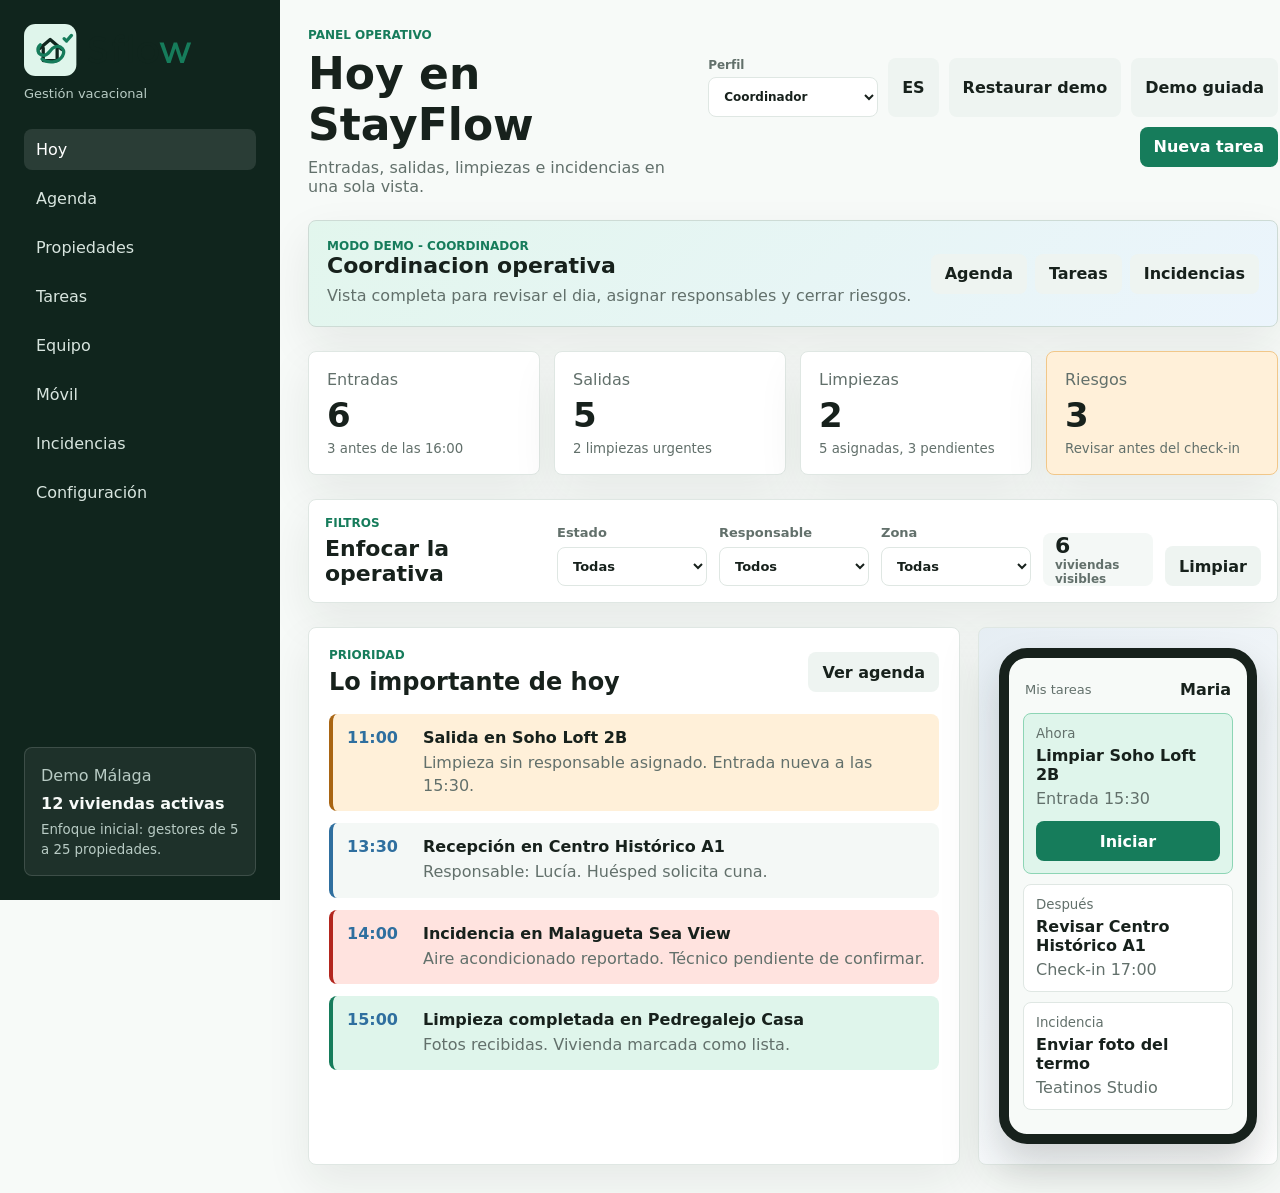
==== index.html @ de71b4a5 "Initial commit - StayFlow - Gestion vacacional" ====
<!doctype html>
<html lang="es">
  <head>
    <meta charset="UTF-8" />
    <meta name="viewport" content="width=device-width, initial-scale=1.0" />
    <title>StayFlow | Operativa diaria</title>
    <link rel="icon" type="image/svg+xml" href="assets/stayflow-mark.svg" />
    <link rel="icon" type="image/png" sizes="512x512" href="assets/favicon.png" />
    <link rel="apple-touch-icon" href="assets/favicon.png" />
    <link rel="stylesheet" href="styles.css" />
  </head>
  <body>
    <div class="app-shell">
      <aside class="sidebar" aria-label="Navegacion principal">
        <div class="brand">
          <img class="brand-logo" src="assets/stayflow-logo.svg" alt="StayFlow" />
          <span>Gestión vacacional</span>
        </div>

        <nav class="nav-list">
          <a class="nav-item active" href="#dashboard">Hoy</a>
          <a class="nav-item" href="#agenda">Agenda</a>
          <a class="nav-item" href="#propiedades">Propiedades</a>
          <a class="nav-item" href="#tareas">Tareas</a>
          <a class="nav-item" href="#equipo">Equipo</a>
          <a class="nav-item" href="#movil">Móvil</a>
          <a class="nav-item" href="#incidencias">Incidencias</a>
          <a class="nav-item" href="#configuracion">Configuración</a>
        </nav>

        <div class="sidebar-note">
          <span>Demo Málaga</span>
          <strong>12 viviendas activas</strong>
          <small>Enfoque inicial: gestores de 5 a 25 propiedades.</small>
        </div>
      </aside>

      <main class="main">
        <header class="topbar">
          <div>
            <p class="eyebrow">Panel operativo</p>
            <h1 id="pageTitle">Hoy en StayFlow</h1>
            <p class="subcopy" id="pageSubcopy">Entradas, salidas, limpiezas e incidencias en una sola vista.</p>
          </div>
          <div class="topbar-actions">
            <label class="profile-select">
              Perfil
              <select id="activeProfileSelect" aria-label="Perfil activo de demo"></select>
            </label>
            <button class="icon-button" type="button" id="languageButton" aria-label="Cambiar idioma" title="Cambiar idioma">ES</button>
            <button class="ghost-button" type="button" id="resetDemo">Restaurar demo</button>
            <button class="ghost-button" type="button" id="startGuidedDemo">Demo guiada</button>
            <button class="primary-button" type="button" id="openTaskModal">Nueva tarea</button>
          </div>
        </header>

        <section class="profile-demo view-section" data-view="dashboard" aria-label="Perfil activo">
          <div>
            <p class="eyebrow" id="profileModeLabel">Modo demo</p>
            <h2 id="profileModeTitle">Coordinacion operativa</h2>
            <p id="profileModeCopy">Vista completa para revisar el dia, asignar responsables y cerrar riesgos.</p>
          </div>
          <div class="profile-actions" id="profileQuickActions"></div>
        </section>

        <section class="summary-grid view-section" data-view="dashboard" aria-label="Resumen del dia">
          <article class="metric-card">
            <span>Entradas</span>
            <strong>6</strong>
            <small>3 antes de las 16:00</small>
          </article>
          <article class="metric-card">
            <span>Salidas</span>
            <strong>5</strong>
            <small>2 limpiezas urgentes</small>
          </article>
          <article class="metric-card">
            <span>Limpiezas</span>
            <strong>8</strong>
            <small>5 asignadas, 3 pendientes</small>
          </article>
          <article class="metric-card warning">
            <span>Riesgos</span>
            <strong>3</strong>
            <small>Revisar antes del check-in</small>
          </article>
        </section>

        <section class="global-filters view-section" data-view="dashboard" aria-label="Filtros globales">
          <div>
            <p class="eyebrow">Filtros</p>
            <h2>Enfocar la operativa</h2>
          </div>
          <label>
            Estado
            <select id="globalStatusFilter">
              <option value="Todas">Todas</option>
            </select>
          </label>
          <label>
            Responsable
            <select id="globalOwnerFilter">
              <option value="Todos">Todos</option>
            </select>
          </label>
          <label>
            Zona
            <select id="globalZoneFilter">
              <option value="Todas">Todas</option>
            </select>
          </label>
          <div class="filter-result">
            <strong id="filterResultCount">0</strong>
            <span>viviendas visibles</span>
          </div>
          <button class="ghost-button" type="button" id="clearFilters">Limpiar</button>
        </section>

        <section class="work-area view-section" data-view="dashboard">
          <div class="panel today-panel" id="dashboard">
            <div class="panel-header">
              <div>
                <p class="eyebrow">Prioridad</p>
                <h2>Lo importante de hoy</h2>
              </div>
              <a class="ghost-button link-button" href="#agenda">Ver agenda</a>
            </div>

            <div class="timeline">
              <div class="timeline-item urgent">
                <time>11:00</time>
                <div>
                  <strong>Salida en Soho Loft 2B</strong>
                  <span>Limpieza sin responsable asignado. Entrada nueva a las 15:30.</span>
                </div>
              </div>
              <div class="timeline-item">
                <time>13:30</time>
                <div>
                  <strong>Recepción en Centro Histórico A1</strong>
                  <span>Responsable: Lucía. Huésped solicita cuna.</span>
                </div>
              </div>
              <div class="timeline-item issue">
                <time>14:00</time>
                <div>
                  <strong>Incidencia en Malagueta Sea View</strong>
                  <span>Aire acondicionado reportado. Técnico pendiente de confirmar.</span>
                </div>
              </div>
              <div class="timeline-item done">
                <time>15:00</time>
                <div>
                  <strong>Limpieza completada en Pedregalejo Casa</strong>
                  <span>Fotos recibidas. Vivienda marcada como lista.</span>
                </div>
              </div>
            </div>
          </div>

          <div class="panel mobile-preview" id="vista-movil">
            <div class="phone-frame">
              <div class="phone-header">
                <span>Mis tareas</span>
                <strong>Maria</strong>
              </div>
              <div class="mobile-task active">
                <small>Ahora</small>
                <strong>Limpiar Soho Loft 2B</strong>
                <span>Entrada 15:30</span>
                <button type="button" id="mobileStartTask">Iniciar</button>
              </div>
              <div class="mobile-task">
                <small>Después</small>
                <strong>Revisar Centro Histórico A1</strong>
                <span>Check-in 17:00</span>
              </div>
              <div class="mobile-task">
                <small>Incidencia</small>
                <strong>Enviar foto del termo</strong>
                <span>Teatinos Studio</span>
              </div>
            </div>
          </div>
        </section>

        <section class="agenda-section view-section" id="agenda" data-view="agenda" hidden>
          <div class="section-title">
            <div>
              <p class="eyebrow">Agenda</p>
              <h2>El día ordenado por horas</h2>
            </div>
            <div class="agenda-summary" id="agendaSummary"></div>
          </div>
          <div class="agenda-list" id="agendaList"></div>
        </section>

        <section class="property-section view-section" id="propiedades" data-view="propiedades" hidden>
          <div class="section-title">
            <div>
              <p class="eyebrow">Propiedades</p>
              <h2>Estado real de cada vivienda</h2>
            </div>
            <div class="filters" role="list" aria-label="Filtros de estado">
              <button class="filter active" type="button" data-filter="Todas">Todas</button>
              <button class="filter" type="button" data-filter="Por Entrar">Por entrar</button>
              <button class="filter" type="button" data-filter="En Limpieza">En limpieza</button>
              <button class="filter" type="button" data-filter="Incidencia">Incidencia</button>
            </div>
          </div>

          <div class="owner-report" id="ownerReport" hidden></div>

          <div class="property-layout">
            <div class="property-grid" id="propertyGrid"></div>
            <aside class="property-detail" id="propertyDetail" aria-label="Detalle de propiedad"></aside>
          </div>
        </section>

        <section class="board-section view-section" id="tareas" data-view="tareas" hidden>
          <div class="section-title">
            <div>
              <p class="eyebrow">Tareas</p>
              <h2>Tablero operativo</h2>
            </div>
          </div>
          <div class="task-board" id="taskBoard"></div>
        </section>

        <section class="team-section view-section" id="equipo" data-view="equipo" hidden>
          <div class="section-title">
            <div>
              <p class="eyebrow">Equipo</p>
              <h2>Responsables del día</h2>
            </div>
            <div class="team-tabs" id="teamTabs" aria-label="Responsables"></div>
          </div>
          <div class="team-layout">
            <div class="team-grid" id="teamGrid"></div>
            <aside class="member-panel" id="memberPanel" aria-label="Tareas del responsable"></aside>
          </div>
        </section>

        <section class="mobile-work-section view-section" id="movil" data-view="movil" hidden>
          <div class="section-title">
            <div>
              <p class="eyebrow">Móvil</p>
              <h2>Mis tareas en campo</h2>
            </div>
            <div class="team-tabs" id="mobileWorkerTabs" aria-label="Responsables móvil"></div>
          </div>
          <div class="mobile-work-layout">
            <div class="mobile-device">
              <div class="mobile-device-header">
                <span>StayFlow</span>
                <strong id="mobileWorkerName">Maria</strong>
              </div>
              <div class="mobile-work-summary" id="mobileWorkSummary"></div>
              <div class="mobile-work-list" id="mobileWorkList"></div>
            </div>
            <aside class="mobile-work-notes">
              <p class="eyebrow">Uso real</p>
              <h3>Para limpieza, recepción y mantenimiento</h3>
              <p>Esta vista está pensada para abrirse desde el teléfono: tareas claras, botones grandes, checklist y evidencias sin entrar al panel completo.</p>
            </aside>
          </div>
        </section>

        <section class="issue-section view-section" id="incidencias" data-view="incidencias" hidden>
          <div class="section-title">
            <div>
              <p class="eyebrow">Incidencias</p>
              <h2>Riesgos que no pueden perderse</h2>
            </div>
          </div>
          <div class="issue-layout">
            <div class="issue-list" id="issueList"></div>
            <aside class="issue-detail" id="issueDetail" aria-label="Detalle de incidencia"></aside>
          </div>
        </section>

        <section class="settings-section view-section" id="configuracion" data-view="configuracion" hidden>
          <div class="section-title">
            <div>
              <p class="eyebrow">Configuración</p>
              <h2>Ajustes base de StayFlow</h2>
            </div>
            <button class="primary-button" type="button" id="saveSettings">Guardar configuración</button>
          </div>

          <div class="settings-layout">
            <form class="settings-panel" id="companySettings">
              <div>
                <p class="eyebrow">Empresa</p>
                <h3>Datos operativos</h3>
              </div>
              <label>
                Nombre comercial
                <input id="companyName" type="text" />
              </label>
              <label>
                Ciudad base
                <input id="companyCity" type="text" />
              </label>
              <label>
                Email operativo
                <input id="companyEmail" type="email" />
              </label>
            </form>

            <div class="settings-panel">
              <div>
                <p class="eyebrow">Zonas</p>
                <h3>Áreas de trabajo</h3>
              </div>
              <div class="settings-list" id="zoneSettings"></div>
              <div class="settings-add">
                <input id="newZoneInput" type="text" placeholder="Nueva zona" />
                <button class="ghost-button" type="button" id="addZone">Añadir</button>
              </div>
            </div>

            <div class="settings-panel">
              <div>
                <p class="eyebrow">Equipo</p>
                <h3>Responsables</h3>
              </div>
              <div class="settings-list" id="teamSettings"></div>
              <div class="settings-add">
                <input id="newMemberInput" type="text" placeholder="Nuevo responsable" />
                <button class="ghost-button" type="button" id="addMember">Añadir</button>
              </div>
            </div>

            <div class="settings-panel">
              <div>
                <p class="eyebrow">Checklist</p>
                <h3>Limpieza base</h3>
              </div>
              <div class="settings-list" id="baseChecklistSettings"></div>
              <div class="settings-add">
                <input id="newChecklistInput" type="text" placeholder="Nuevo punto de checklist" />
                <button class="ghost-button" type="button" id="addChecklistItem">Añadir</button>
              </div>
            </div>
          </div>
        </section>
      </main>
    </div>

    <div class="toast-region" id="toastRegion" aria-live="polite" aria-label="Mensajes de confirmacion"></div>

    <aside class="guided-demo" id="guidedDemo" hidden aria-label="Demo guiada">
      <div class="guided-header">
        <div>
          <p class="eyebrow">Demo guiada</p>
          <h2 id="guidedTitle">StayFlow en modo demo</h2>
        </div>
        <button class="close-button" type="button" id="closeGuidedDemo" aria-label="Cerrar">×</button>
      </div>
      <p id="guidedText"></p>
      <div class="guided-progress">
        <span id="guidedProgressBar"></span>
      </div>
      <div class="guided-footer">
        <button class="ghost-button" type="button" id="prevGuidedStep">Anterior</button>
        <span id="guidedStepCount">1/5</span>
        <button class="primary-button" type="button" id="nextGuidedStep">Siguiente</button>
      </div>
    </aside>

    <div class="modal-backdrop" id="taskModal" hidden>
      <form class="modal" id="taskForm">
        <div class="modal-header">
          <div>
            <p class="eyebrow">Crear</p>
            <h2>Nueva tarea operativa</h2>
          </div>
          <button class="close-button" type="button" id="closeTaskModal" aria-label="Cerrar">×</button>
        </div>

        <label>
          Tipo
          <select name="type">
            <option value="Tarea">Tarea</option>
            <option value="Incidencia">Incidencia</option>
            <option value="Limpieza">Limpieza</option>
            <option value="Recepción">Recepción</option>
          </select>
        </label>

        <label>
          Título
          <input name="title" type="text" value="Revisar vivienda antes del check-in" required />
        </label>

        <label>
          Vivienda
          <select name="property" id="taskPropertySelect"></select>
        </label>

        <div class="form-grid">
          <label>
            Responsable
            <select name="owner">
              <option>Maria</option>
              <option>Lucía</option>
              <option>Nora</option>
              <option>Rafa</option>
              <option>Sin asignar</option>
            </select>
          </label>
          <label>
            Prioridad
            <select name="priority">
              <option value="media">Media</option>
              <option value="alta">Alta</option>
              <option value="baja">Baja</option>
            </select>
          </label>
        </div>

        <label>
          Nota
          <textarea name="note" rows="3">Comprobar estado, hacer fotos y marcar como lista si está todo correcto.</textarea>
        </label>

        <div class="modal-actions">
          <button class="ghost-button" type="button" id="cancelTaskModal">Cancelar</button>
          <button class="primary-button" type="submit">Guardar</button>
        </div>
      </form>
    </div>

    <script src="app.js"></script>
  </body>
</html>
---- styles.css ----
:root {
  --ink: #17211c;
  --muted: #62706b;
  --line: #dfe7e3;
  --paper: #f7faf8;
  --panel: #ffffff;
  --green: #167c5b;
  --mint: #dff5eb;
  --blue: #2f6f9f;
  --blue-soft: #e3f0fb;
  --amber: #a96513;
  --amber-soft: #fff0d9;
  --red: #b3261e;
  --red-soft: #ffe3df;
  --shadow: 0 18px 45px rgba(23, 33, 28, 0.08);
}

* {
  box-sizing: border-box;
}

body {
  margin: 0;
  font-family: Inter, ui-sans-serif, system-ui, -apple-system, BlinkMacSystemFont, "Segoe UI", sans-serif;
  background: var(--paper);
  color: var(--ink);
}

button,
a {
  font: inherit;
}

button {
  cursor: pointer;
}

.view-section[hidden] {
  display: none;
}

input,
select,
textarea {
  width: 100%;
  border: 1px solid var(--line);
  border-radius: 8px;
  padding: 10px 11px;
  background: #ffffff;
  color: var(--ink);
  font: inherit;
}

label {
  display: grid;
  gap: 7px;
  color: var(--muted);
  font-size: 13px;
  font-weight: 800;
}

.app-shell {
  min-height: 100vh;
  display: grid;
  grid-template-columns: 280px minmax(0, 1fr);
}

.sidebar {
  position: sticky;
  top: 0;
  height: 100vh;
  padding: 24px;
  background: #10251d;
  color: #f7faf8;
  display: flex;
  flex-direction: column;
  gap: 28px;
}

.brand {
  display: grid;
  gap: 8px;
}

.brand-logo {
  width: 180px;
  height: auto;
  display: block;
  object-fit: contain;
  object-position: left center;
}

.brand span {
  display: block;
}

.brand span {
  color: #b8cbc4;
  font-size: 13px;
  margin-top: 2px;
}

.nav-list {
  display: grid;
  gap: 8px;
}

.nav-item {
  color: #d8e5df;
  text-decoration: none;
  padding: 11px 12px;
  border-radius: 8px;
}

.nav-item.active,
.nav-item:hover {
  background: rgba(255, 255, 255, 0.11);
  color: #ffffff;
}

.sidebar-note {
  margin-top: auto;
  display: grid;
  gap: 7px;
  padding: 16px;
  border: 1px solid rgba(255, 255, 255, 0.14);
  border-radius: 8px;
  background: rgba(255, 255, 255, 0.06);
}

.sidebar-note span,
.sidebar-note small {
  color: #b8cbc4;
  line-height: 1.45;
}

.main {
  padding: 28px;
  display: grid;
  gap: 24px;
}

.topbar,
.section-title,
.panel-header {
  display: flex;
  align-items: center;
  justify-content: space-between;
  gap: 16px;
}

.topbar h1,
.section-title h2,
.panel-header h2 {
  margin: 0;
  letter-spacing: 0;
}

.topbar h1 {
  font-size: clamp(30px, 4vw, 44px);
}

.section-title h2,
.panel-header h2 {
  font-size: 24px;
}

.eyebrow {
  margin: 0 0 6px;
  color: var(--green);
  font-weight: 800;
  font-size: 12px;
  text-transform: uppercase;
}

.subcopy {
  color: var(--muted);
  margin: 8px 0 0;
}

.topbar-actions,
.filters {
  display: flex;
  gap: 10px;
  flex-wrap: wrap;
  justify-content: flex-end;
}

.profile-select {
  min-width: 150px;
  display: grid;
  gap: 5px;
  align-self: stretch;
  color: var(--muted);
  font-size: 12px;
  font-weight: 900;
}

.profile-select select {
  min-height: 40px;
  padding: 0 34px 0 11px;
  font-weight: 900;
}

.primary-button,
.ghost-button,
.icon-button,
.filter,
.mobile-task button {
  border: 0;
  border-radius: 8px;
  min-height: 40px;
  padding: 0 14px;
}

.primary-button {
  background: var(--green);
  color: #ffffff;
  font-weight: 800;
}

.ghost-button,
.filter,
.icon-button {
  background: #eef4f1;
  color: var(--ink);
  font-weight: 700;
}

.link-button {
  display: inline-flex;
  align-items: center;
  justify-content: center;
  text-decoration: none;
}

.filter.active {
  background: var(--ink);
  color: #ffffff;
}

.profile-demo {
  display: flex;
  align-items: center;
  justify-content: space-between;
  gap: 18px;
  padding: 18px;
  border: 1px solid #cddbd5;
  border-radius: 8px;
  background:
    linear-gradient(135deg, rgba(223, 245, 235, 0.9), rgba(227, 240, 251, 0.7)),
    #ffffff;
  box-shadow: var(--shadow);
}

.profile-demo h2,
.profile-demo p {
  margin: 0;
}

.profile-demo h2 {
  font-size: 22px;
}

.profile-demo p:not(.eyebrow) {
  margin-top: 6px;
  color: var(--muted);
  line-height: 1.5;
}

.profile-actions {
  display: flex;
  flex-wrap: wrap;
  gap: 8px;
  justify-content: flex-end;
}

.summary-grid {
  display: grid;
  grid-template-columns: repeat(4, minmax(0, 1fr));
  gap: 14px;
}

.global-filters {
  display: grid;
  grid-template-columns: minmax(220px, 1.2fr) repeat(3, minmax(150px, 0.8fr)) minmax(110px, 0.5fr) auto;
  gap: 12px;
  align-items: end;
  padding: 16px;
  border: 1px solid var(--line);
  border-radius: 8px;
  background: #ffffff;
  box-shadow: var(--shadow);
}

.global-filters h2 {
  margin: 0;
  font-size: 22px;
}

.filter-result {
  min-height: 42px;
  display: grid;
  align-content: center;
  justify-items: start;
  padding: 0 12px;
  border-radius: 8px;
  background: #f4f8f6;
}

.filter-result strong,
.filter-result span {
  display: block;
}

.filter-result strong {
  font-size: 22px;
}

.filter-result span {
  color: var(--muted);
  font-size: 12px;
  font-weight: 800;
}

.metric-card,
.panel,
.property-card,
.task-column {
  background: var(--panel);
  border: 1px solid var(--line);
  border-radius: 8px;
  box-shadow: var(--shadow);
}

.metric-card {
  padding: 18px;
  display: grid;
  gap: 6px;
}

.metric-card span,
.metric-card small {
  color: var(--muted);
}

.metric-card strong {
  font-size: 34px;
}

.metric-card.warning {
  background: var(--amber-soft);
  border-color: #f1c789;
}

.work-area {
  display: grid;
  grid-template-columns: minmax(0, 1.55fr) minmax(300px, 0.65fr);
  gap: 18px;
}

.panel {
  padding: 20px;
}

.timeline {
  display: grid;
  gap: 12px;
  margin-top: 18px;
}

.timeline-item {
  display: grid;
  grid-template-columns: 64px minmax(0, 1fr);
  gap: 12px;
  padding: 14px;
  border-radius: 8px;
  background: #f4f8f6;
  border-left: 4px solid var(--blue);
}

.timeline-item time {
  font-weight: 900;
  color: var(--blue);
}

.timeline-item strong,
.timeline-item span {
  display: block;
}

.timeline-item span {
  margin-top: 4px;
  color: var(--muted);
  line-height: 1.45;
}

.timeline-item.urgent {
  border-left-color: var(--amber);
  background: var(--amber-soft);
}

.timeline-item.issue {
  border-left-color: var(--red);
  background: var(--red-soft);
}

.timeline-item.done {
  border-left-color: var(--green);
  background: var(--mint);
}

.mobile-preview {
  display: grid;
  place-items: center;
  background:
    linear-gradient(135deg, rgba(47, 111, 159, 0.12), transparent),
    #ffffff;
}

.phone-frame {
  width: min(100%, 300px);
  border-radius: 28px;
  border: 10px solid #17211c;
  background: #f7faf8;
  padding: 14px;
  box-shadow: 0 20px 38px rgba(23, 33, 28, 0.18);
}

.phone-header {
  display: flex;
  justify-content: space-between;
  align-items: center;
  padding: 8px 2px 14px;
}

.phone-header span {
  color: var(--muted);
  font-size: 13px;
}

.mobile-task {
  background: #ffffff;
  border: 1px solid var(--line);
  border-radius: 8px;
  padding: 12px;
  margin-bottom: 10px;
  display: grid;
  gap: 5px;
}

.mobile-task small,
.mobile-task span {
  color: var(--muted);
}

.mobile-task.active {
  border-color: #8dd5b5;
  background: var(--mint);
}

.mobile-task button {
  margin-top: 8px;
  background: var(--green);
  color: #ffffff;
  font-weight: 800;
}

.property-section,
.board-section,
.issue-section,
.agenda-section,
.team-section,
.mobile-work-section,
.settings-section {
  display: grid;
  gap: 16px;
}

.settings-layout {
  display: grid;
  grid-template-columns: repeat(2, minmax(0, 1fr));
  gap: 14px;
}

.settings-panel {
  display: grid;
  align-content: start;
  gap: 14px;
  padding: 18px;
  border-radius: 8px;
  border: 1px solid var(--line);
  background: #ffffff;
  box-shadow: var(--shadow);
}

.settings-panel h3 {
  margin: 0;
  font-size: 20px;
}

.settings-list {
  display: grid;
  gap: 8px;
}

.settings-row {
  display: flex;
  align-items: center;
  justify-content: space-between;
  gap: 10px;
  padding: 10px;
  border-radius: 8px;
  background: #f4f8f6;
}

.settings-row strong,
.settings-row span {
  display: block;
}

.settings-row span {
  color: var(--muted);
  font-size: 13px;
  margin-top: 2px;
}

.settings-row button {
  border: 0;
  border-radius: 8px;
  min-height: 32px;
  padding: 0 9px;
  background: #ffffff;
  color: var(--ink);
  font-size: 12px;
  font-weight: 900;
  box-shadow: inset 0 0 0 1px var(--line);
}

.settings-add {
  display: grid;
  grid-template-columns: minmax(0, 1fr) auto;
  gap: 8px;
}

.team-tabs {
  display: flex;
  flex-wrap: wrap;
  gap: 8px;
  justify-content: flex-end;
}

.team-tab {
  border: 0;
  border-radius: 8px;
  min-height: 36px;
  padding: 0 11px;
  background: #eef4f1;
  color: var(--ink);
  font-size: 13px;
  font-weight: 900;
}

.team-tab.active {
  background: var(--ink);
  color: #ffffff;
}

.team-layout {
  display: grid;
  grid-template-columns: minmax(0, 1fr) 360px;
  gap: 14px;
  align-items: start;
}

.team-grid {
  display: grid;
  grid-template-columns: repeat(2, minmax(0, 1fr));
  gap: 14px;
}

.member-card,
.member-panel {
  border: 1px solid var(--line);
  border-radius: 8px;
  background: #ffffff;
  box-shadow: var(--shadow);
}

.member-card {
  display: grid;
  gap: 12px;
  padding: 15px;
  text-align: left;
  cursor: pointer;
}

.member-card.selected {
  border-color: #7cc6a7;
  box-shadow: 0 0 0 3px rgba(22, 124, 91, 0.16), var(--shadow);
}

.member-head {
  display: flex;
  align-items: center;
  gap: 12px;
}

.avatar {
  width: 44px;
  height: 44px;
  display: grid;
  place-items: center;
  border-radius: 8px;
  background: var(--avatar-bg);
  color: var(--avatar-color);
  font-weight: 950;
}

.member-head strong,
.member-head span {
  display: block;
}

.member-head span,
.member-meta,
.member-focus,
.member-panel small {
  color: var(--muted);
  line-height: 1.4;
}

.member-stats {
  display: grid;
  grid-template-columns: repeat(3, 1fr);
  gap: 8px;
}

.member-stat {
  border-radius: 8px;
  padding: 10px;
  background: #f4f8f6;
}

.member-stat strong,
.member-stat span {
  display: block;
}

.member-stat strong {
  font-size: 22px;
}

.member-stat span {
  color: var(--muted);
  font-size: 12px;
  font-weight: 800;
}

.member-panel {
  position: sticky;
  top: 24px;
  display: grid;
  gap: 12px;
  padding: 16px;
}

.member-panel h3 {
  margin: 0;
  font-size: 22px;
}

.member-task-list {
  display: grid;
  gap: 9px;
}

.member-task {
  display: grid;
  gap: 7px;
  padding: 12px;
  border: 1px solid var(--line);
  border-radius: 8px;
  background: #f4f8f6;
}

.member-task strong,
.member-task span,
.member-task small {
  display: block;
}

.member-task span,
.member-task small {
  color: var(--muted);
  line-height: 1.35;
}

.member-task-actions {
  display: flex;
  gap: 8px;
  flex-wrap: wrap;
}

.member-task-actions button {
  border: 0;
  border-radius: 8px;
  min-height: 32px;
  padding: 0 9px;
  background: #ffffff;
  color: var(--ink);
  font-size: 12px;
  font-weight: 900;
  box-shadow: inset 0 0 0 1px var(--line);
}

.member-task-actions button:first-child {
  background: var(--green);
  color: #ffffff;
  box-shadow: none;
}

.mobile-work-layout {
  display: grid;
  grid-template-columns: minmax(320px, 420px) minmax(0, 1fr);
  gap: 18px;
  align-items: start;
}

.mobile-device {
  display: grid;
  gap: 14px;
  padding: 16px;
  border: 12px solid #17211c;
  border-radius: 32px;
  background: #f7faf8;
  box-shadow: 0 24px 60px rgba(23, 33, 28, 0.18);
}

.mobile-device-header {
  display: flex;
  align-items: center;
  justify-content: space-between;
  gap: 12px;
  padding: 4px 4px 10px;
}

.mobile-device-header span {
  color: var(--muted);
  font-weight: 900;
}

.mobile-work-summary {
  display: grid;
  grid-template-columns: repeat(3, 1fr);
  gap: 8px;
}

.mobile-work-summary div {
  border-radius: 8px;
  padding: 10px;
  background: #ffffff;
  border: 1px solid var(--line);
}

.mobile-work-summary strong,
.mobile-work-summary span {
  display: block;
}

.mobile-work-summary strong {
  font-size: 22px;
}

.mobile-work-summary span {
  color: var(--muted);
  font-size: 12px;
  font-weight: 900;
}

.mobile-work-list {
  display: grid;
  gap: 12px;
}

.mobile-work-card {
  display: grid;
  gap: 10px;
  padding: 14px;
  border-radius: 8px;
  background: #ffffff;
  border: 1px solid var(--line);
  box-shadow: var(--shadow);
}

.mobile-work-card strong,
.mobile-work-card span,
.mobile-work-card small {
  display: block;
}

.mobile-work-card span,
.mobile-work-card small {
  color: var(--muted);
  line-height: 1.35;
}

.mobile-work-actions {
  display: grid;
  grid-template-columns: 1fr 1fr;
  gap: 8px;
}

.mobile-work-actions button {
  border: 0;
  border-radius: 8px;
  min-height: 42px;
  padding: 0 10px;
  background: #eef4f1;
  color: var(--ink);
  font-weight: 950;
}

.mobile-work-actions button:first-child {
  background: var(--green);
  color: #ffffff;
}

.mobile-work-notes {
  display: grid;
  gap: 10px;
  padding: 18px;
  border-radius: 8px;
  background: #ffffff;
  border: 1px solid var(--line);
  box-shadow: var(--shadow);
}

.mobile-work-notes h3,
.mobile-work-notes p {
  margin: 0;
}

.mobile-work-notes p {
  color: var(--muted);
  line-height: 1.55;
}

.agenda-summary {
  display: flex;
  gap: 8px;
  flex-wrap: wrap;
  justify-content: flex-end;
}

.agenda-summary span {
  min-height: 34px;
  display: inline-flex;
  align-items: center;
  border-radius: 999px;
  padding: 0 11px;
  background: #eef4f1;
  color: var(--muted);
  font-size: 13px;
  font-weight: 900;
}

.agenda-list {
  display: grid;
  gap: 12px;
}

.agenda-event {
  display: grid;
  grid-template-columns: 72px 120px minmax(0, 1fr) auto;
  align-items: center;
  gap: 14px;
  padding: 14px;
  border-radius: 8px;
  border: 1px solid var(--line);
  border-left: 4px solid var(--blue);
  background: #ffffff;
  box-shadow: var(--shadow);
}

.agenda-event[data-kind="Salida"] {
  border-left-color: #4f55a6;
}

.agenda-event[data-kind="Limpieza"] {
  border-left-color: var(--blue);
}

.agenda-event[data-kind="Entrada"] {
  border-left-color: var(--green);
}

.agenda-event[data-kind="Riesgo"] {
  border-left-color: var(--red);
  background: var(--red-soft);
}

.agenda-time {
  color: var(--ink);
  font-weight: 950;
}

.agenda-kind {
  width: fit-content;
  border-radius: 999px;
  padding: 6px 9px;
  background: #eef4f1;
  color: var(--muted);
  font-size: 12px;
  font-weight: 950;
}

.agenda-copy {
  display: grid;
  gap: 3px;
}

.agenda-copy strong,
.agenda-copy span {
  display: block;
}

.agenda-copy span {
  color: var(--muted);
  line-height: 1.4;
}

.agenda-actions {
  display: flex;
  gap: 8px;
  flex-wrap: wrap;
  justify-content: flex-end;
}

.agenda-actions button {
  border: 0;
  border-radius: 8px;
  min-height: 34px;
  padding: 0 10px;
  background: #eef4f1;
  color: var(--ink);
  font-size: 13px;
  font-weight: 900;
  white-space: nowrap;
}

.property-layout {
  display: grid;
  grid-template-columns: minmax(0, 1fr) 340px;
  gap: 14px;
  align-items: start;
}

.owner-report {
  display: grid;
  gap: 14px;
  padding: 18px;
  border: 1px solid #cddbd5;
  border-radius: 8px;
  background: #ffffff;
  box-shadow: var(--shadow);
}

.owner-report[hidden] {
  display: none;
}

.owner-report-head,
.owner-report-title {
  display: flex;
  align-items: center;
  justify-content: space-between;
  gap: 14px;
}

.owner-report-head h3,
.owner-report-head p,
.owner-report-title h4 {
  margin: 0;
}

.owner-report-head p {
  margin-top: 5px;
  color: var(--muted);
  line-height: 1.5;
}

.owner-report-head label {
  min-width: 220px;
}

.owner-report-metrics {
  display: grid;
  grid-template-columns: repeat(4, minmax(0, 1fr));
  gap: 10px;
}

.owner-report-metrics article {
  display: grid;
  gap: 4px;
  padding: 14px;
  border-radius: 8px;
  background: #f4f8f6;
  border: 1px solid var(--line);
}

.owner-report-metrics article.warning {
  background: var(--amber-soft);
  border-color: #f1c789;
}

.owner-report-metrics span {
  color: var(--muted);
  font-size: 12px;
  font-weight: 900;
}

.owner-report-metrics strong {
  font-size: 26px;
}

.owner-report-body {
  display: grid;
  grid-template-columns: repeat(2, minmax(0, 1fr));
  gap: 14px;
}

.owner-report-body section {
  display: grid;
  align-content: start;
  gap: 10px;
  padding: 14px;
  border: 1px solid var(--line);
  border-radius: 8px;
  background: #f7faf8;
}

.owner-report-title button {
  border: 0;
  border-radius: 8px;
  min-height: 34px;
  padding: 0 10px;
  background: #ffffff;
  color: var(--ink);
  font-size: 12px;
  font-weight: 900;
  box-shadow: inset 0 0 0 1px var(--line);
}

.owner-movement-list {
  display: grid;
  gap: 8px;
}

.owner-movement-list article,
.owner-ok {
  display: grid;
  gap: 3px;
  padding: 11px;
  border-radius: 8px;
  background: #ffffff;
  border: 1px solid var(--line);
}

.owner-movement-list span,
.owner-ok {
  color: var(--muted);
  line-height: 1.4;
}

.empty-state.compact {
  min-height: 74px;
  box-shadow: none;
}

.owner-detail-grid {
  display: grid;
  grid-template-columns: repeat(2, minmax(0, 1fr));
  gap: 8px;
}

.owner-detail-grid div {
  display: grid;
  gap: 3px;
  padding: 10px;
  border-radius: 8px;
  background: #f4f8f6;
}

.owner-detail-grid span {
  color: var(--muted);
  font-size: 12px;
  font-weight: 900;
}

.owner-detail-grid strong {
  line-height: 1.35;
}

.property-grid {
  display: grid;
  grid-template-columns: repeat(2, minmax(0, 1fr));
  gap: 14px;
}

.property-card {
  overflow: hidden;
  text-align: left;
  cursor: pointer;
}

.empty-state {
  min-height: 120px;
  display: grid;
  place-items: center;
  padding: 20px;
  border: 1px dashed var(--line);
  border-radius: 8px;
  background: #ffffff;
  color: var(--muted);
  font-weight: 800;
  text-align: center;
}

.property-card.selected {
  border-color: #7cc6a7;
  box-shadow: 0 0 0 3px rgba(22, 124, 91, 0.16), var(--shadow);
}

.property-visual {
  height: 112px;
  display: flex;
  align-items: flex-end;
  padding: 12px;
  background: var(--visual-bg);
}

.property-visual span {
  padding: 6px 9px;
  border-radius: 8px;
  background: rgba(255, 255, 255, 0.88);
  font-size: 12px;
  font-weight: 900;
}

.property-body {
  padding: 15px;
  display: grid;
  gap: 12px;
}

.property-title {
  display: flex;
  justify-content: space-between;
  gap: 12px;
}

.property-title h3 {
  margin: 0;
  font-size: 18px;
}

.property-title span,
.property-meta,
.property-next {
  color: var(--muted);
  line-height: 1.45;
}

.property-actions {
  display: flex;
  gap: 8px;
  flex-wrap: wrap;
}

.mini-button {
  border: 0;
  border-radius: 8px;
  min-height: 34px;
  padding: 0 10px;
  background: #eef4f1;
  color: var(--ink);
  font-size: 13px;
  font-weight: 800;
}

.status-pill {
  width: fit-content;
  border-radius: 999px;
  padding: 6px 10px;
  font-weight: 900;
  font-size: 12px;
  background: var(--status-bg);
  color: var(--status-color);
}

.task-board {
  display: grid;
  grid-template-columns: repeat(4, minmax(0, 1fr));
  gap: 14px;
}

.task-column {
  padding: 14px;
  display: grid;
  align-content: start;
  gap: 10px;
}

.task-column h3 {
  margin: 0 0 4px;
  font-size: 15px;
  display: flex;
  align-items: center;
  justify-content: space-between;
  gap: 8px;
}

.task-column h3 span {
  display: grid;
  place-items: center;
  min-width: 26px;
  height: 26px;
  border-radius: 999px;
  background: #eef4f1;
  color: var(--muted);
  font-size: 12px;
}

.task-card {
  padding: 12px;
  border-radius: 8px;
  background: #f4f8f6;
  border: 1px solid var(--line);
  display: grid;
  gap: 7px;
}

.task-card strong {
  line-height: 1.35;
}

.task-card span,
.task-card small {
  color: var(--muted);
  line-height: 1.35;
}

.task-actions {
  display: flex;
  gap: 8px;
  flex-wrap: wrap;
  margin-top: 4px;
}

.checklist {
  display: grid;
  gap: 8px;
  padding: 10px;
  border-radius: 8px;
  background: #ffffff;
  border: 1px solid var(--line);
}

.checklist-head {
  display: flex;
  align-items: center;
  justify-content: space-between;
  gap: 8px;
  color: var(--muted);
  font-size: 12px;
  font-weight: 900;
}

.checklist-head strong {
  color: var(--ink);
}

.checklist-bar {
  height: 7px;
  overflow: hidden;
  border-radius: 999px;
  background: #eef4f1;
}

.checklist-bar span {
  display: block;
  height: 100%;
  border-radius: inherit;
  background: var(--green);
}

.checklist-items {
  display: grid;
  gap: 6px;
}

.checklist-item {
  display: flex;
  align-items: center;
  gap: 8px;
  color: var(--ink);
  font-size: 12px;
  font-weight: 800;
}

.checklist-item input {
  width: 16px;
  height: 16px;
  padding: 0;
  accent-color: var(--green);
}

.evidence-block {
  display: grid;
  gap: 9px;
  padding: 10px;
  border-radius: 8px;
  border: 1px solid var(--line);
  background: #ffffff;
}

.evidence-head {
  display: flex;
  align-items: center;
  justify-content: space-between;
  gap: 8px;
  color: var(--muted);
  font-size: 12px;
  font-weight: 900;
}

.evidence-head strong {
  color: var(--ink);
}

.evidence-gallery {
  display: flex;
  gap: 8px;
  flex-wrap: wrap;
}

.evidence-thumb,
.evidence-empty {
  min-width: 62px;
  height: 48px;
  display: grid;
  place-items: center;
  border-radius: 8px;
  background: #eef4f1;
  color: var(--muted);
  font-size: 11px;
  font-weight: 950;
  text-align: center;
}

.evidence-thumb.success {
  background: var(--mint);
  color: var(--green);
}

.evidence-thumb.warning {
  background: var(--amber-soft);
  color: var(--amber);
}

.evidence-thumb.issue {
  background: var(--red-soft);
  color: var(--red);
}

.evidence-button {
  border: 0;
  border-radius: 8px;
  min-height: 32px;
  padding: 0 9px;
  background: #eef4f1;
  color: var(--ink);
  font-size: 12px;
  font-weight: 900;
}

.task-actions button {
  border: 0;
  border-radius: 8px;
  min-height: 32px;
  padding: 0 9px;
  background: #ffffff;
  color: var(--ink);
  font-size: 12px;
  font-weight: 900;
  box-shadow: inset 0 0 0 1px var(--line);
}

.task-actions button:first-child {
  background: var(--green);
  color: #ffffff;
  box-shadow: none;
}

.property-detail {
  position: sticky;
  top: 24px;
  display: grid;
  gap: 14px;
  padding: 16px;
  border: 1px solid var(--line);
  border-radius: 8px;
  background: #ffffff;
  box-shadow: var(--shadow);
}

.property-detail h3 {
  margin: 0;
  font-size: 22px;
}

.detail-row {
  display: grid;
  grid-template-columns: 1fr 1fr;
  gap: 10px;
}

.detail-note {
  padding: 12px;
  border-radius: 8px;
  background: #f4f8f6;
  color: var(--muted);
  line-height: 1.45;
}

.detail-actions {
  display: grid;
  grid-template-columns: 1fr 1fr;
  gap: 8px;
}

.detail-actions button {
  border: 0;
  border-radius: 8px;
  min-height: 38px;
  padding: 0 10px;
  background: #eef4f1;
  color: var(--ink);
  font-weight: 800;
}

.issue-list {
  display: grid;
  gap: 12px;
}

.issue-layout {
  display: grid;
  grid-template-columns: minmax(0, 1fr) 360px;
  gap: 14px;
  align-items: start;
}

.issue-row {
  display: flex;
  align-items: center;
  justify-content: space-between;
  gap: 14px;
  padding: 15px;
  border-radius: 8px;
  border: 1px solid var(--line);
  background: #ffffff;
  box-shadow: var(--shadow);
  border-left: 4px solid var(--blue);
  cursor: pointer;
}

.issue-row.selected {
  border-color: #7cc6a7;
  box-shadow: 0 0 0 3px rgba(22, 124, 91, 0.16), var(--shadow);
}

.issue-row.high {
  border-left-color: var(--red);
}

.issue-row.medium {
  border-left-color: var(--amber);
}

.issue-row.low {
  border-left-color: var(--blue);
}

.issue-row strong,
.issue-row span,
.issue-row small {
  display: block;
}

.issue-row span,
.issue-row small {
  color: var(--muted);
  margin-top: 4px;
  line-height: 1.4;
}

.issue-row button {
  border: 0;
  border-radius: 8px;
  min-height: 38px;
  padding: 0 12px;
  background: #eef4f1;
  color: var(--ink);
  font-weight: 800;
  white-space: nowrap;
}

.issue-detail {
  position: sticky;
  top: 24px;
  display: grid;
  gap: 12px;
  padding: 16px;
  border: 1px solid var(--line);
  border-radius: 8px;
  background: #ffffff;
  box-shadow: var(--shadow);
}

.issue-detail h3 {
  margin: 0;
  font-size: 22px;
}

.issue-badges {
  display: flex;
  gap: 8px;
  flex-wrap: wrap;
}

.issue-status,
.issue-priority {
  width: fit-content;
  border-radius: 999px;
  padding: 6px 10px;
  font-size: 12px;
  font-weight: 950;
  background: #eef4f1;
  color: var(--muted);
}

.issue-priority.high {
  background: var(--red-soft);
  color: var(--red);
}

.issue-priority.medium {
  background: var(--amber-soft);
  color: var(--amber);
}

.issue-priority.low {
  background: var(--blue-soft);
  color: var(--blue);
}

.issue-actions {
  display: grid;
  grid-template-columns: 1fr 1fr;
  gap: 8px;
}

.issue-actions button {
  border: 0;
  border-radius: 8px;
  min-height: 38px;
  padding: 0 10px;
  background: #eef4f1;
  color: var(--ink);
  font-weight: 900;
}

.issue-actions button:nth-child(3) {
  background: var(--green);
  color: #ffffff;
}

.modal-backdrop {
  position: fixed;
  inset: 0;
  z-index: 20;
  display: grid;
  place-items: center;
  padding: 18px;
  background: rgba(16, 37, 29, 0.42);
}

.toast-region {
  position: fixed;
  right: 18px;
  bottom: 18px;
  z-index: 30;
  display: grid;
  gap: 10px;
  width: min(360px, calc(100vw - 32px));
}

.toast {
  display: grid;
  gap: 3px;
  padding: 13px 14px;
  border-radius: 8px;
  background: #10251d;
  color: #ffffff;
  box-shadow: 0 18px 45px rgba(16, 37, 29, 0.24);
  animation: toast-in 180ms ease-out;
}

.toast strong,
.toast span {
  display: block;
}

.toast span {
  color: #cbe2d8;
  font-size: 13px;
  line-height: 1.35;
}

.toast.success {
  background: var(--green);
}

.toast.warning {
  background: var(--amber);
}

.toast.issue {
  background: var(--red);
}

.guided-demo {
  position: fixed;
  right: 18px;
  top: 18px;
  z-index: 28;
  width: min(420px, calc(100vw - 32px));
  display: grid;
  gap: 14px;
  padding: 18px;
  border: 1px solid var(--line);
  border-radius: 8px;
  background: #ffffff;
  box-shadow: 0 28px 80px rgba(16, 37, 29, 0.24);
}

.guided-demo[hidden] {
  display: none;
}

.guided-header,
.guided-footer {
  display: flex;
  align-items: center;
  justify-content: space-between;
  gap: 12px;
}

.guided-header h2,
.guided-demo p {
  margin: 0;
}

.guided-demo p {
  color: var(--muted);
  line-height: 1.55;
}

.guided-progress {
  height: 8px;
  overflow: hidden;
  border-radius: 999px;
  background: #eef4f1;
}

.guided-progress span {
  display: block;
  height: 100%;
  border-radius: inherit;
  background: var(--green);
  transition: width 180ms ease;
}

.guided-footer span {
  color: var(--muted);
  font-weight: 900;
  white-space: nowrap;
}

@keyframes toast-in {
  from {
    opacity: 0;
    transform: translateY(10px);
  }
  to {
    opacity: 1;
    transform: translateY(0);
  }
}

.modal-backdrop[hidden] {
  display: none;
}

.modal {
  width: min(100%, 560px);
  display: grid;
  gap: 14px;
  padding: 20px;
  border-radius: 8px;
  background: #ffffff;
  box-shadow: 0 30px 80px rgba(16, 37, 29, 0.24);
}

.modal-header,
.modal-actions {
  display: flex;
  align-items: center;
  justify-content: space-between;
  gap: 12px;
}

.modal-header h2 {
  margin: 0;
}

.close-button {
  width: 38px;
  height: 38px;
  border: 0;
  border-radius: 8px;
  background: #eef4f1;
  color: var(--ink);
  font-size: 24px;
}

.form-grid {
  display: grid;
  grid-template-columns: 1fr 1fr;
  gap: 12px;
}

@media (max-width: 1080px) {
  .app-shell {
    grid-template-columns: 1fr;
  }

  .sidebar {
    position: static;
    height: auto;
    flex-direction: row;
    align-items: center;
    flex-wrap: wrap;
  }

  .nav-list {
    grid-auto-flow: column;
    overflow-x: auto;
  }

  .sidebar-note {
    display: none;
  }

  .summary-grid,
  .task-board {
    grid-template-columns: repeat(2, minmax(0, 1fr));
  }

  .global-filters {
    grid-template-columns: repeat(2, minmax(0, 1fr));
  }

  .property-layout {
    grid-template-columns: 1fr;
  }

  .owner-report-body,
  .owner-report-metrics {
    grid-template-columns: repeat(2, minmax(0, 1fr));
  }

  .team-layout {
    grid-template-columns: 1fr;
  }

  .mobile-work-layout {
    grid-template-columns: 1fr;
  }

  .settings-layout {
    grid-template-columns: 1fr;
  }

  .issue-layout {
    grid-template-columns: 1fr;
  }

  .property-grid {
    grid-template-columns: repeat(2, minmax(0, 1fr));
  }

  .property-detail,
  .member-panel,
  .issue-detail {
    position: static;
  }

  .work-area {
    grid-template-columns: 1fr;
  }
}

@media (max-width: 680px) {
  .main,
  .sidebar {
    padding: 16px;
  }

  .topbar,
  .section-title,
  .panel-header {
    align-items: flex-start;
    flex-direction: column;
  }

  .topbar-actions,
  .filters,
  .profile-demo {
    width: 100%;
    justify-content: stretch;
  }

  .topbar-actions button,
  .filters button,
  .profile-actions button {
    flex: 1;
  }

  .profile-select {
    width: 100%;
  }

  .profile-actions {
    width: 100%;
    justify-content: stretch;
  }

  .summary-grid,
  .property-grid,
  .team-grid,
  .task-board,
  .owner-report-body,
  .owner-report-metrics,
  .owner-detail-grid {
    grid-template-columns: 1fr;
  }

  .owner-report-head,
  .owner-report-title {
    align-items: stretch;
    flex-direction: column;
  }

  .owner-report-head label,
  .owner-report-title button {
    width: 100%;
  }

  .global-filters {
    grid-template-columns: 1fr;
  }

  .team-tabs {
    width: 100%;
    justify-content: stretch;
  }

  .team-tab {
    flex: 1;
  }

  .mobile-device {
    border-width: 8px;
    border-radius: 24px;
  }

  .mobile-work-actions {
    grid-template-columns: 1fr;
  }

  .settings-add {
    grid-template-columns: 1fr;
  }

  .guided-demo {
    inset: auto 16px 16px;
    top: auto;
  }

  .form-grid,
  .detail-row,
  .detail-actions {
    grid-template-columns: 1fr;
  }

  .timeline-item {
    grid-template-columns: 1fr;
  }

  .agenda-event {
    grid-template-columns: 1fr;
    align-items: stretch;
  }

  .agenda-actions {
    justify-content: stretch;
  }

  .agenda-actions button {
    flex: 1;
  }

  .issue-row {
    align-items: stretch;
    flex-direction: column;
  }

  .issue-actions {
    grid-template-columns: 1fr;
  }

  .nav-list {
    width: 100%;
  }
}
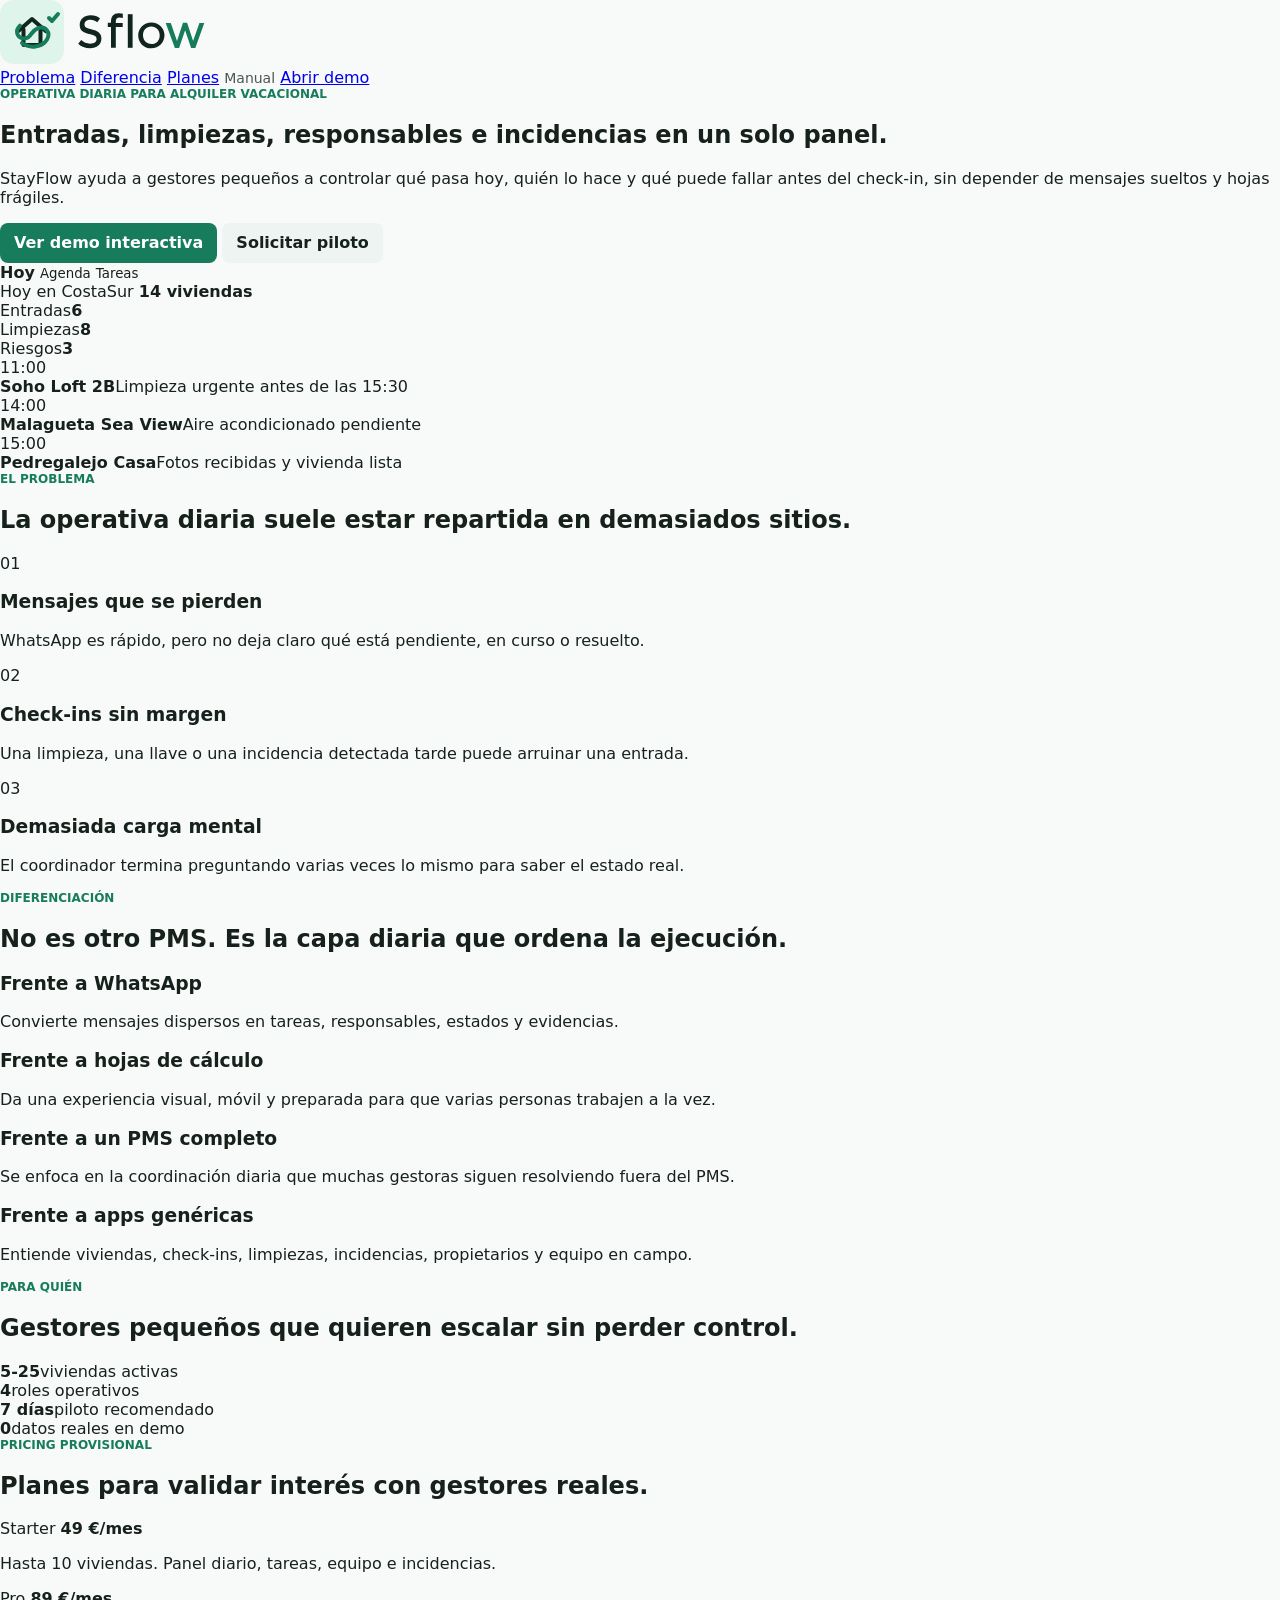
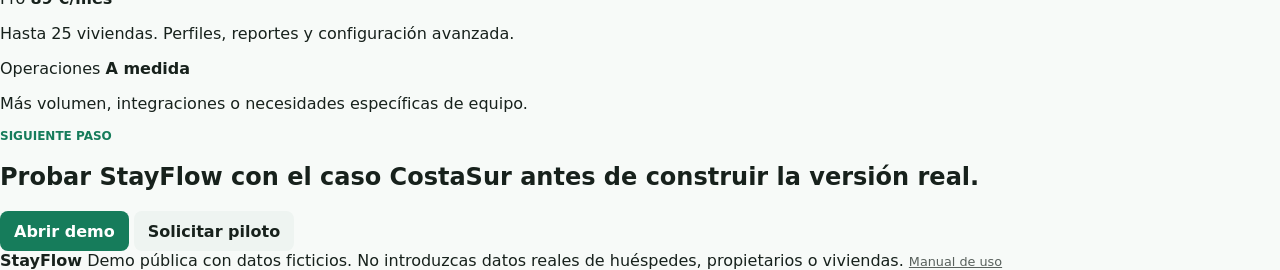
==== commit 50e0d094: "sync local" ====
--- a/index.html
+++ b/index.html
@@ -3,435 +3,180 @@
   <head>
     <meta charset="UTF-8" />
     <meta name="viewport" content="width=device-width, initial-scale=1.0" />
-    <title>StayFlow | Operativa diaria</title>
+    <title>StayFlow | Operativa diaria para alquiler vacacional</title>
+    <meta
+      name="description"
+      content="StayFlow ordena entradas, salidas, limpiezas, responsables e incidencias para gestores pequeños de alquiler vacacional."
+    />
     <link rel="icon" type="image/svg+xml" href="assets/stayflow-mark.svg" />
     <link rel="icon" type="image/png" sizes="512x512" href="assets/favicon.png" />
     <link rel="apple-touch-icon" href="assets/favicon.png" />
     <link rel="stylesheet" href="styles.css" />
   </head>
-  <body>
-    <div class="app-shell">
-      <aside class="sidebar" aria-label="Navegacion principal">
-        <div class="brand">
-          <img class="brand-logo" src="assets/stayflow-logo.svg" alt="StayFlow" />
-          <span>Gestión vacacional</span>
+  <body class="landing-page">
+    <header class="landing-nav">
+      <a class="landing-brand" href="index.html" aria-label="StayFlow">
+        <img src="assets/stayflow-logo.svg" alt="StayFlow" />
+      </a>
+      <nav aria-label="Navegacion comercial">
+        <a href="#problema">Problema</a>
+        <a href="#diferencia">Diferencia</a>
+        <a href="#planes">Planes</a>
+        <a href="manual.html" style="font-size:.875rem; color:inherit; opacity:.75; text-decoration:none;" target="_blank">Manual</a>
+        <a class="landing-nav-demo" href="demo.html">Abrir demo</a>
+      </nav>
+    </header>
+
+    <main>
+      <section class="landing-hero">
+        <div class="landing-hero-copy">
+          <p class="eyebrow">Operativa diaria para alquiler vacacional</p>
+          <h1>Entradas, limpiezas, responsables e incidencias en un solo panel.</h1>
+          <p>
+            StayFlow ayuda a gestores pequeños a controlar qué pasa hoy, quién lo hace y qué puede fallar antes
+            del check-in, sin depender de mensajes sueltos y hojas frágiles.
+          </p>
+          <div class="landing-actions">
+            <a class="primary-button link-button" href="demo.html#presentacion">Ver demo interactiva</a>
+            <a class="ghost-button link-button" href="mailto:hola@stayflow.demo?subject=Quiero%20probar%20StayFlow">Solicitar piloto</a>
+          </div>
         </div>
 
-        <nav class="nav-list">
-          <a class="nav-item active" href="#dashboard">Hoy</a>
-          <a class="nav-item" href="#agenda">Agenda</a>
-          <a class="nav-item" href="#propiedades">Propiedades</a>
-          <a class="nav-item" href="#tareas">Tareas</a>
-          <a class="nav-item" href="#equipo">Equipo</a>
-          <a class="nav-item" href="#movil">Móvil</a>
-          <a class="nav-item" href="#incidencias">Incidencias</a>
-          <a class="nav-item" href="#configuracion">Configuración</a>
-        </nav>
-
-        <div class="sidebar-note">
-          <span>Demo Málaga</span>
-          <strong>12 viviendas activas</strong>
-          <small>Enfoque inicial: gestores de 5 a 25 propiedades.</small>
-        </div>
-      </aside>
-
-      <main class="main">
-        <header class="topbar">
-          <div>
-            <p class="eyebrow">Panel operativo</p>
-            <h1 id="pageTitle">Hoy en StayFlow</h1>
-            <p class="subcopy" id="pageSubcopy">Entradas, salidas, limpiezas e incidencias en una sola vista.</p>
+        <div class="landing-product-shot" aria-label="Vista previa del panel StayFlow">
+          <div class="shot-sidebar">
+            <span></span>
+            <strong>Hoy</strong>
+            <small>Agenda</small>
+            <small>Tareas</small>
           </div>
-          <div class="topbar-actions">
-            <label class="profile-select">
-              Perfil
-              <select id="activeProfileSelect" aria-label="Perfil activo de demo"></select>
-            </label>
-            <button class="icon-button" type="button" id="languageButton" aria-label="Cambiar idioma" title="Cambiar idioma">ES</button>
-            <button class="ghost-button" type="button" id="resetDemo">Restaurar demo</button>
-            <button class="ghost-button" type="button" id="startGuidedDemo">Demo guiada</button>
-            <button class="primary-button" type="button" id="openTaskModal">Nueva tarea</button>
-          </div>
-        </header>
-
-        <section class="profile-demo view-section" data-view="dashboard" aria-label="Perfil activo">
-          <div>
-            <p class="eyebrow" id="profileModeLabel">Modo demo</p>
-            <h2 id="profileModeTitle">Coordinacion operativa</h2>
-            <p id="profileModeCopy">Vista completa para revisar el dia, asignar responsables y cerrar riesgos.</p>
-          </div>
-          <div class="profile-actions" id="profileQuickActions"></div>
-        </section>
-
-        <section class="summary-grid view-section" data-view="dashboard" aria-label="Resumen del dia">
-          <article class="metric-card">
-            <span>Entradas</span>
-            <strong>6</strong>
-            <small>3 antes de las 16:00</small>
-          </article>
-          <article class="metric-card">
-            <span>Salidas</span>
-            <strong>5</strong>
-            <small>2 limpiezas urgentes</small>
-          </article>
-          <article class="metric-card">
-            <span>Limpiezas</span>
-            <strong>8</strong>
-            <small>5 asignadas, 3 pendientes</small>
-          </article>
-          <article class="metric-card warning">
-            <span>Riesgos</span>
-            <strong>3</strong>
-            <small>Revisar antes del check-in</small>
-          </article>
-        </section>
-
-        <section class="global-filters view-section" data-view="dashboard" aria-label="Filtros globales">
-          <div>
-            <p class="eyebrow">Filtros</p>
-            <h2>Enfocar la operativa</h2>
-          </div>
-          <label>
-            Estado
-            <select id="globalStatusFilter">
-              <option value="Todas">Todas</option>
-            </select>
-          </label>
-          <label>
-            Responsable
-            <select id="globalOwnerFilter">
-              <option value="Todos">Todos</option>
-            </select>
-          </label>
-          <label>
-            Zona
-            <select id="globalZoneFilter">
-              <option value="Todas">Todas</option>
-            </select>
-          </label>
-          <div class="filter-result">
-            <strong id="filterResultCount">0</strong>
-            <span>viviendas visibles</span>
-          </div>
-          <button class="ghost-button" type="button" id="clearFilters">Limpiar</button>
-        </section>
-
-        <section class="work-area view-section" data-view="dashboard">
-          <div class="panel today-panel" id="dashboard">
-            <div class="panel-header">
-              <div>
-                <p class="eyebrow">Prioridad</p>
-                <h2>Lo importante de hoy</h2>
-              </div>
-              <a class="ghost-button link-button" href="#agenda">Ver agenda</a>
+          <div class="shot-main">
+            <div class="shot-header">
+              <span>Hoy en CostaSur</span>
+              <strong>14 viviendas</strong>
             </div>
-
-            <div class="timeline">
-              <div class="timeline-item urgent">
+            <div class="shot-metrics">
+              <article><span>Entradas</span><strong>6</strong></article>
+              <article><span>Limpiezas</span><strong>8</strong></article>
+              <article class="risk"><span>Riesgos</span><strong>3</strong></article>
+            </div>
+            <div class="shot-list">
+              <article>
                 <time>11:00</time>
-                <div>
-                  <strong>Salida en Soho Loft 2B</strong>
-                  <span>Limpieza sin responsable asignado. Entrada nueva a las 15:30.</span>
-                </div>
-              </div>
-              <div class="timeline-item">
-                <time>13:30</time>
-                <div>
-                  <strong>Recepción en Centro Histórico A1</strong>
-                  <span>Responsable: Lucía. Huésped solicita cuna.</span>
-                </div>
-              </div>
-              <div class="timeline-item issue">
+                <div><strong>Soho Loft 2B</strong><span>Limpieza urgente antes de las 15:30</span></div>
+              </article>
+              <article class="issue">
                 <time>14:00</time>
-                <div>
-                  <strong>Incidencia en Malagueta Sea View</strong>
-                  <span>Aire acondicionado reportado. Técnico pendiente de confirmar.</span>
-                </div>
-              </div>
-              <div class="timeline-item done">
+                <div><strong>Malagueta Sea View</strong><span>Aire acondicionado pendiente</span></div>
+              </article>
+              <article class="done">
                 <time>15:00</time>
-                <div>
-                  <strong>Limpieza completada en Pedregalejo Casa</strong>
-                  <span>Fotos recibidas. Vivienda marcada como lista.</span>
-                </div>
-              </div>
+                <div><strong>Pedregalejo Casa</strong><span>Fotos recibidas y vivienda lista</span></div>
+              </article>
             </div>
           </div>
+        </div>
+      </section>
 
-          <div class="panel mobile-preview" id="vista-movil">
-            <div class="phone-frame">
-              <div class="phone-header">
-                <span>Mis tareas</span>
-                <strong>Maria</strong>
-              </div>
-              <div class="mobile-task active">
-                <small>Ahora</small>
-                <strong>Limpiar Soho Loft 2B</strong>
-                <span>Entrada 15:30</span>
-                <button type="button" id="mobileStartTask">Iniciar</button>
-              </div>
-              <div class="mobile-task">
-                <small>Después</small>
-                <strong>Revisar Centro Histórico A1</strong>
-                <span>Check-in 17:00</span>
-              </div>
-              <div class="mobile-task">
-                <small>Incidencia</small>
-                <strong>Enviar foto del termo</strong>
-                <span>Teatinos Studio</span>
-              </div>
-            </div>
-          </div>
-        </section>
+      <section class="landing-band" id="problema">
+        <div class="landing-section-title">
+          <p class="eyebrow">El problema</p>
+          <h2>La operativa diaria suele estar repartida en demasiados sitios.</h2>
+        </div>
+        <div class="landing-grid three">
+          <article>
+            <span>01</span>
+            <h3>Mensajes que se pierden</h3>
+            <p>WhatsApp es rápido, pero no deja claro qué está pendiente, en curso o resuelto.</p>
+          </article>
+          <article>
+            <span>02</span>
+            <h3>Check-ins sin margen</h3>
+            <p>Una limpieza, una llave o una incidencia detectada tarde puede arruinar una entrada.</p>
+          </article>
+          <article>
+            <span>03</span>
+            <h3>Demasiada carga mental</h3>
+            <p>El coordinador termina preguntando varias veces lo mismo para saber el estado real.</p>
+          </article>
+        </div>
+      </section>
 
-        <section class="agenda-section view-section" id="agenda" data-view="agenda" hidden>
-          <div class="section-title">
-            <div>
-              <p class="eyebrow">Agenda</p>
-              <h2>El día ordenado por horas</h2>
-            </div>
-            <div class="agenda-summary" id="agendaSummary"></div>
-          </div>
-          <div class="agenda-list" id="agendaList"></div>
-        </section>
+      <section class="landing-band alt" id="diferencia">
+        <div class="landing-section-title">
+          <p class="eyebrow">Diferenciación</p>
+          <h2>No es otro PMS. Es la capa diaria que ordena la ejecución.</h2>
+        </div>
+        <div class="comparison-grid">
+          <article>
+            <h3>Frente a WhatsApp</h3>
+            <p>Convierte mensajes dispersos en tareas, responsables, estados y evidencias.</p>
+          </article>
+          <article>
+            <h3>Frente a hojas de cálculo</h3>
+            <p>Da una experiencia visual, móvil y preparada para que varias personas trabajen a la vez.</p>
+          </article>
+          <article>
+            <h3>Frente a un PMS completo</h3>
+            <p>Se enfoca en la coordinación diaria que muchas gestoras siguen resolviendo fuera del PMS.</p>
+          </article>
+          <article>
+            <h3>Frente a apps genéricas</h3>
+            <p>Entiende viviendas, check-ins, limpiezas, incidencias, propietarios y equipo en campo.</p>
+          </article>
+        </div>
+      </section>
 
-        <section class="property-section view-section" id="propiedades" data-view="propiedades" hidden>
-          <div class="section-title">
-            <div>
-              <p class="eyebrow">Propiedades</p>
-              <h2>Estado real de cada vivienda</h2>
-            </div>
-            <div class="filters" role="list" aria-label="Filtros de estado">
-              <button class="filter active" type="button" data-filter="Todas">Todas</button>
-              <button class="filter" type="button" data-filter="Por Entrar">Por entrar</button>
-              <button class="filter" type="button" data-filter="En Limpieza">En limpieza</button>
-              <button class="filter" type="button" data-filter="Incidencia">Incidencia</button>
-            </div>
-          </div>
+      <section class="landing-band">
+        <div class="landing-section-title">
+          <p class="eyebrow">Para quién</p>
+          <h2>Gestores pequeños que quieren escalar sin perder control.</h2>
+        </div>
+        <div class="landing-grid four">
+          <article><strong>5-25</strong><span>viviendas activas</span></article>
+          <article><strong>4</strong><span>roles operativos</span></article>
+          <article><strong>7 días</strong><span>piloto recomendado</span></article>
+          <article><strong>0</strong><span>datos reales en demo</span></article>
+        </div>
+      </section>
 
-          <div class="owner-report" id="ownerReport" hidden></div>
+      <section class="landing-band alt" id="planes">
+        <div class="landing-section-title">
+          <p class="eyebrow">Pricing provisional</p>
+          <h2>Planes para validar interés con gestores reales.</h2>
+        </div>
+        <div class="landing-pricing">
+          <article>
+            <span>Starter</span>
+            <strong>49 €/mes</strong>
+            <p>Hasta 10 viviendas. Panel diario, tareas, equipo e incidencias.</p>
+          </article>
+          <article class="featured">
+            <span>Pro</span>
+            <strong>89 €/mes</strong>
+            <p>Hasta 25 viviendas. Perfiles, reportes y configuración avanzada.</p>
+          </article>
+          <article>
+            <span>Operaciones</span>
+            <strong>A medida</strong>
+            <p>Más volumen, integraciones o necesidades específicas de equipo.</p>
+          </article>
+        </div>
+      </section>
 
-          <div class="property-layout">
-            <div class="property-grid" id="propertyGrid"></div>
-            <aside class="property-detail" id="propertyDetail" aria-label="Detalle de propiedad"></aside>
-          </div>
-        </section>
+      <section class="landing-cta">
+        <p class="eyebrow">Siguiente paso</p>
+        <h2>Probar StayFlow con el caso CostaSur antes de construir la versión real.</h2>
+        <div class="landing-actions">
+          <a class="primary-button link-button" href="demo.html#presentacion">Abrir demo</a>
+          <a class="ghost-button link-button" href="mailto:hola@stayflow.demo?subject=Quiero%20probar%20StayFlow">Solicitar piloto</a>
+        </div>
+      </section>
+    </main>
 
-        <section class="board-section view-section" id="tareas" data-view="tareas" hidden>
-          <div class="section-title">
-            <div>
-              <p class="eyebrow">Tareas</p>
-              <h2>Tablero operativo</h2>
-            </div>
-          </div>
-          <div class="task-board" id="taskBoard"></div>
-        </section>
-
-        <section class="team-section view-section" id="equipo" data-view="equipo" hidden>
-          <div class="section-title">
-            <div>
-              <p class="eyebrow">Equipo</p>
-              <h2>Responsables del día</h2>
-            </div>
-            <div class="team-tabs" id="teamTabs" aria-label="Responsables"></div>
-          </div>
-          <div class="team-layout">
-            <div class="team-grid" id="teamGrid"></div>
-            <aside class="member-panel" id="memberPanel" aria-label="Tareas del responsable"></aside>
-          </div>
-        </section>
-
-        <section class="mobile-work-section view-section" id="movil" data-view="movil" hidden>
-          <div class="section-title">
-            <div>
-              <p class="eyebrow">Móvil</p>
-              <h2>Mis tareas en campo</h2>
-            </div>
-            <div class="team-tabs" id="mobileWorkerTabs" aria-label="Responsables móvil"></div>
-          </div>
-          <div class="mobile-work-layout">
-            <div class="mobile-device">
-              <div class="mobile-device-header">
-                <span>StayFlow</span>
-                <strong id="mobileWorkerName">Maria</strong>
-              </div>
-              <div class="mobile-work-summary" id="mobileWorkSummary"></div>
-              <div class="mobile-work-list" id="mobileWorkList"></div>
-            </div>
-            <aside class="mobile-work-notes">
-              <p class="eyebrow">Uso real</p>
-              <h3>Para limpieza, recepción y mantenimiento</h3>
-              <p>Esta vista está pensada para abrirse desde el teléfono: tareas claras, botones grandes, checklist y evidencias sin entrar al panel completo.</p>
-            </aside>
-          </div>
-        </section>
-
-        <section class="issue-section view-section" id="incidencias" data-view="incidencias" hidden>
-          <div class="section-title">
-            <div>
-              <p class="eyebrow">Incidencias</p>
-              <h2>Riesgos que no pueden perderse</h2>
-            </div>
-          </div>
-          <div class="issue-layout">
-            <div class="issue-list" id="issueList"></div>
-            <aside class="issue-detail" id="issueDetail" aria-label="Detalle de incidencia"></aside>
-          </div>
-        </section>
-
-        <section class="settings-section view-section" id="configuracion" data-view="configuracion" hidden>
-          <div class="section-title">
-            <div>
-              <p class="eyebrow">Configuración</p>
-              <h2>Ajustes base de StayFlow</h2>
-            </div>
-            <button class="primary-button" type="button" id="saveSettings">Guardar configuración</button>
-          </div>
-
-          <div class="settings-layout">
-            <form class="settings-panel" id="companySettings">
-              <div>
-                <p class="eyebrow">Empresa</p>
-                <h3>Datos operativos</h3>
-              </div>
-              <label>
-                Nombre comercial
-                <input id="companyName" type="text" />
-              </label>
-              <label>
-                Ciudad base
-                <input id="companyCity" type="text" />
-              </label>
-              <label>
-                Email operativo
-                <input id="companyEmail" type="email" />
-              </label>
-            </form>
-
-            <div class="settings-panel">
-              <div>
-                <p class="eyebrow">Zonas</p>
-                <h3>Áreas de trabajo</h3>
-              </div>
-              <div class="settings-list" id="zoneSettings"></div>
-              <div class="settings-add">
-                <input id="newZoneInput" type="text" placeholder="Nueva zona" />
-                <button class="ghost-button" type="button" id="addZone">Añadir</button>
-              </div>
-            </div>
-
-            <div class="settings-panel">
-              <div>
-                <p class="eyebrow">Equipo</p>
-                <h3>Responsables</h3>
-              </div>
-              <div class="settings-list" id="teamSettings"></div>
-              <div class="settings-add">
-                <input id="newMemberInput" type="text" placeholder="Nuevo responsable" />
-                <button class="ghost-button" type="button" id="addMember">Añadir</button>
-              </div>
-            </div>
-
-            <div class="settings-panel">
-              <div>
-                <p class="eyebrow">Checklist</p>
-                <h3>Limpieza base</h3>
-              </div>
-              <div class="settings-list" id="baseChecklistSettings"></div>
-              <div class="settings-add">
-                <input id="newChecklistInput" type="text" placeholder="Nuevo punto de checklist" />
-                <button class="ghost-button" type="button" id="addChecklistItem">Añadir</button>
-              </div>
-            </div>
-          </div>
-        </section>
-      </main>
-    </div>
-
-    <div class="toast-region" id="toastRegion" aria-live="polite" aria-label="Mensajes de confirmacion"></div>
-
-    <aside class="guided-demo" id="guidedDemo" hidden aria-label="Demo guiada">
-      <div class="guided-header">
-        <div>
-          <p class="eyebrow">Demo guiada</p>
-          <h2 id="guidedTitle">StayFlow en modo demo</h2>
-        </div>
-        <button class="close-button" type="button" id="closeGuidedDemo" aria-label="Cerrar">×</button>
-      </div>
-      <p id="guidedText"></p>
-      <div class="guided-progress">
-        <span id="guidedProgressBar"></span>
-      </div>
-      <div class="guided-footer">
-        <button class="ghost-button" type="button" id="prevGuidedStep">Anterior</button>
-        <span id="guidedStepCount">1/5</span>
-        <button class="primary-button" type="button" id="nextGuidedStep">Siguiente</button>
-      </div>
-    </aside>
-
-    <div class="modal-backdrop" id="taskModal" hidden>
-      <form class="modal" id="taskForm">
-        <div class="modal-header">
-          <div>
-            <p class="eyebrow">Crear</p>
-            <h2>Nueva tarea operativa</h2>
-          </div>
-          <button class="close-button" type="button" id="closeTaskModal" aria-label="Cerrar">×</button>
-        </div>
-
-        <label>
-          Tipo
-          <select name="type">
-            <option value="Tarea">Tarea</option>
-            <option value="Incidencia">Incidencia</option>
-            <option value="Limpieza">Limpieza</option>
-            <option value="Recepción">Recepción</option>
-          </select>
-        </label>
-
-        <label>
-          Título
-          <input name="title" type="text" value="Revisar vivienda antes del check-in" required />
-        </label>
-
-        <label>
-          Vivienda
-          <select name="property" id="taskPropertySelect"></select>
-        </label>
-
-        <div class="form-grid">
-          <label>
-            Responsable
-            <select name="owner">
-              <option>Maria</option>
-              <option>Lucía</option>
-              <option>Nora</option>
-              <option>Rafa</option>
-              <option>Sin asignar</option>
-            </select>
-          </label>
-          <label>
-            Prioridad
-            <select name="priority">
-              <option value="media">Media</option>
-              <option value="alta">Alta</option>
-              <option value="baja">Baja</option>
-            </select>
-          </label>
-        </div>
-
-        <label>
-          Nota
-          <textarea name="note" rows="3">Comprobar estado, hacer fotos y marcar como lista si está todo correcto.</textarea>
-        </label>
-
-        <div class="modal-actions">
-          <button class="ghost-button" type="button" id="cancelTaskModal">Cancelar</button>
-          <button class="primary-button" type="submit">Guardar</button>
-        </div>
-      </form>
-    </div>
-
-    <script src="app.js"></script>
+    <footer class="landing-footer">
+      <strong>StayFlow</strong>
+      <span>Demo pública con datos ficticios. No introduzcas datos reales de huéspedes, propietarios o viviendas.</span>
+      <a href="manual.html" style="opacity:.7; color:inherit; font-size:.8rem;">Manual de uso</a>
+    </footer>
   </body>
 </html>
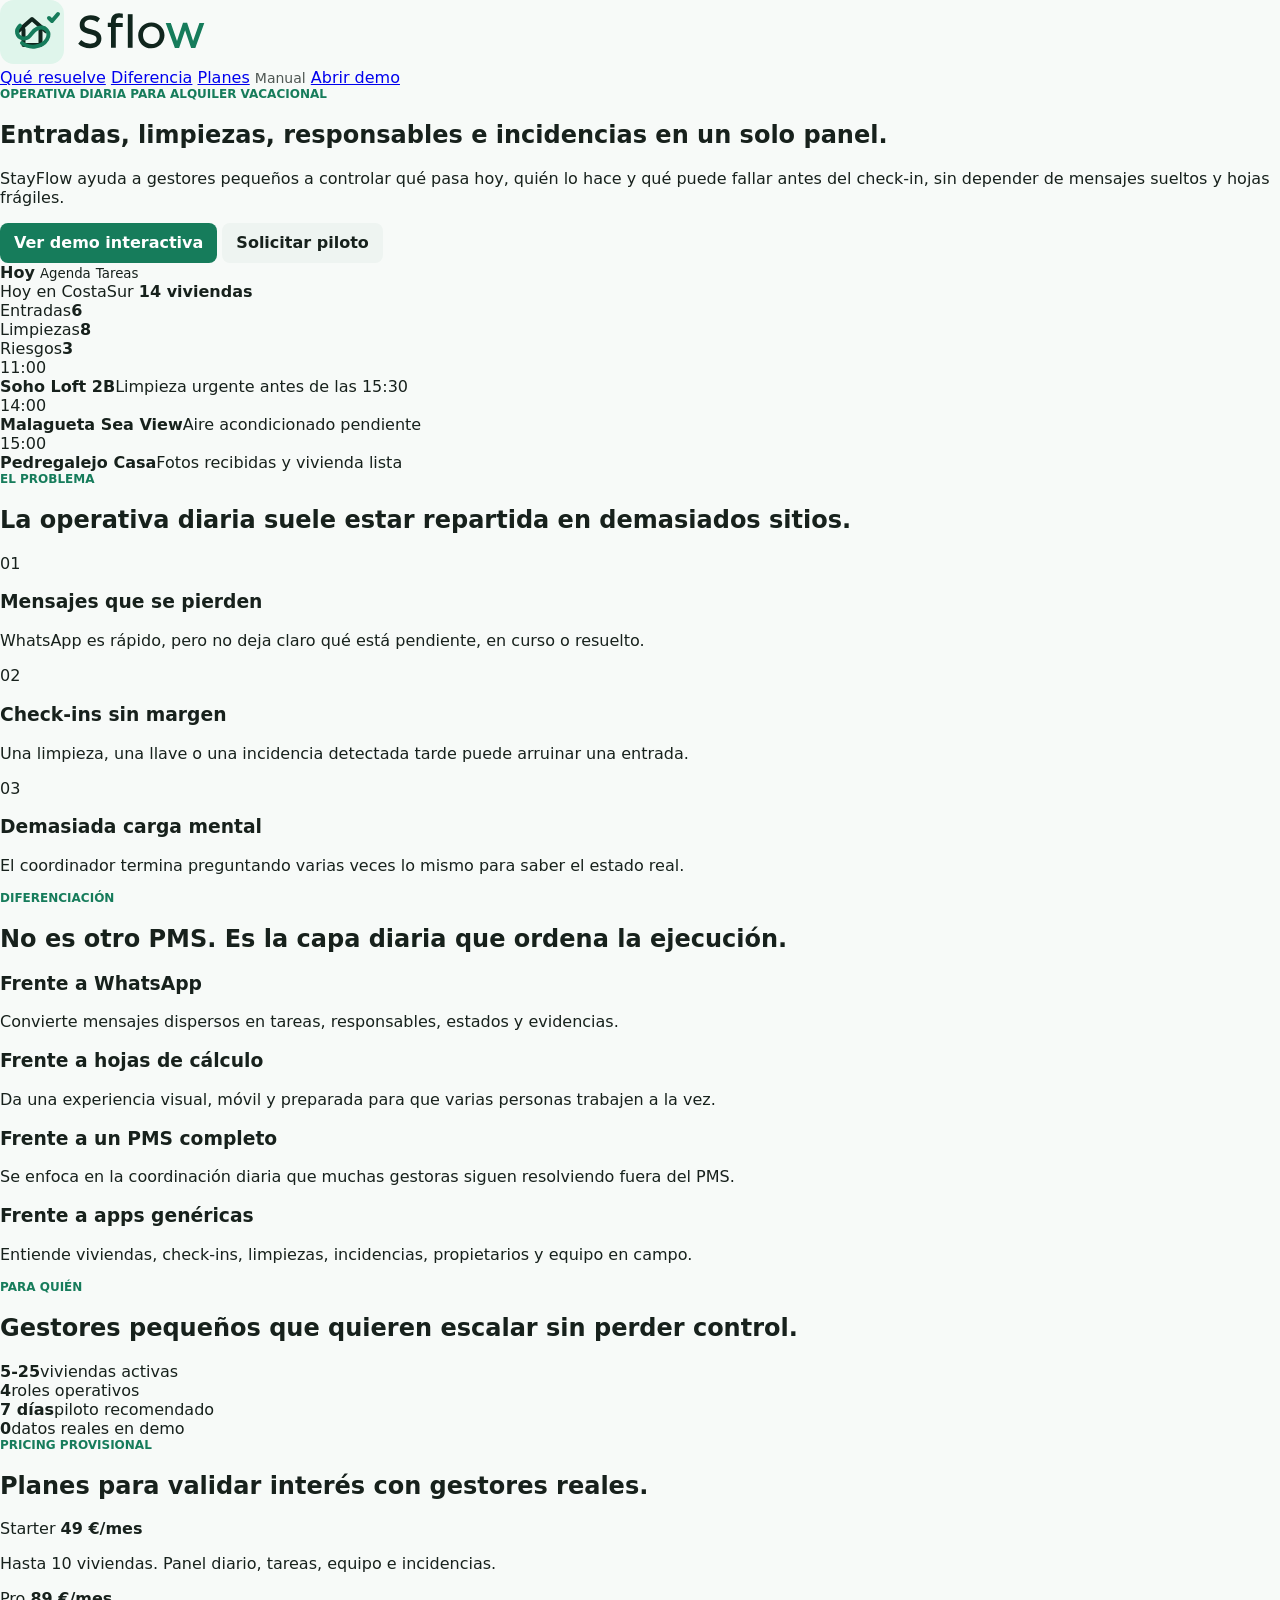
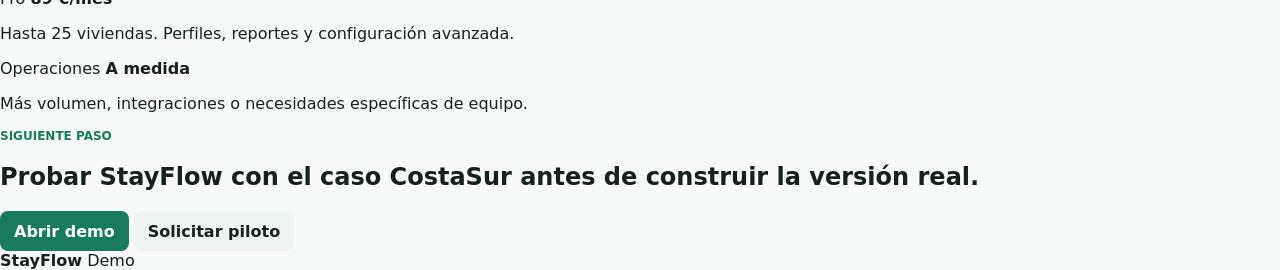
==== commit 093b652d: "nav: Qué resuelve" ====
--- a/index.html
+++ b/index.html
@@ -19,7 +19,7 @@
         <img src="assets/stayflow-logo.svg" alt="StayFlow" />
       </a>
       <nav aria-label="Navegacion comercial">
-        <a href="#problema">Problema</a>
+        <a href="#problema">Qué resuelve</a>
         <a href="#diferencia">Diferencia</a>
         <a href="#planes">Planes</a>
         <a href="manual.html" style="font-size:.875rem; color:inherit; opacity:.75; text-decoration:none;" target="_blank">Manual</a>
@@ -175,8 +175,4 @@
 
     <footer class="landing-footer">
       <strong>StayFlow</strong>
-      <span>Demo pública con datos ficticios. No introduzcas datos reales de huéspedes, propietarios o viviendas.</span>
-      <a href="manual.html" style="opacity:.7; color:inherit; font-size:.8rem;">Manual de uso</a>
-    </footer>
-  </body>
-</html>
+      <span>Demo
